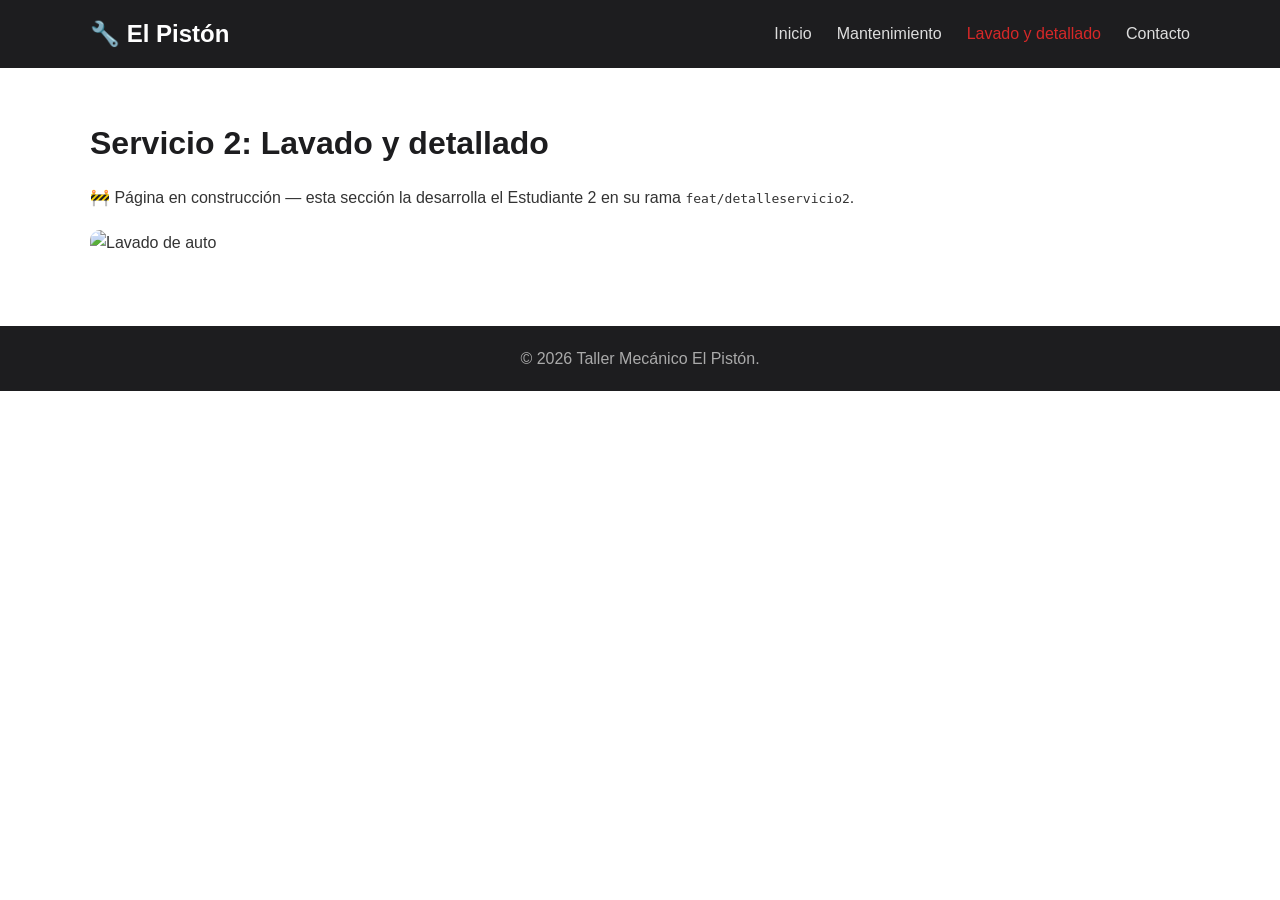
==== lavado.html @ 60ad452d "Create lavado.html" ====
<!DOCTYPE html>
<html lang="es">
<head>
  <meta charset="UTF-8">
  <meta name="viewport" content="width=device-width, initial-scale=1.0">
  <title>Lavado y detallado | El Pistón</title>
  <link rel="stylesheet" href="style.css">
</head>
<body>
  <header class="header">
    <div class="contenedor nav">
      <a href="index.html" class="logo">🔧 El Pistón</a>
      <button class="menu-toggle" id="menuToggle" aria-label="Abrir menú">☰</button>
      <nav>
        <ul class="menu" id="menu">
          <li><a href="index.html">Inicio</a></li>
          <li><a href="mantenimiento.html">Mantenimiento</a></li>
          <li><a href="lavado.html" class="activo">Lavado y detallado</a></li>
          <li><a href="index.html#contacto">Contacto</a></li>
        </ul>
      </nav>
    </div>
  </header>

  <main class="contenedor detalle">
    <h1>Servicio 2: Lavado y detallado</h1>
    <p>🚧 Página en construcción — esta sección la desarrolla el Estudiante 2 en su rama <code>feat/detalleservicio2</code>.</p>
    <img src="img/lavado.svg" alt="Lavado de auto" class="principal">
  </main>

  <footer class="footer">
    <p>&copy; <span id="anio"></span> Taller Mecánico El Pistón.</p>
  </footer>

  <script src="script.js"></script>
</body>
</html>
---- style.css ----
* { margin: 0; padding: 0; box-sizing: border-box; }

:root {
  --rojo: #d62828;
  --oscuro: #1d1d1f;
  --gris: #f2f2f2;
  --texto: #333;
}

body {
  font-family: "Segoe UI", Arial, sans-serif;
  color: var(--texto);
  line-height: 1.6;
}

.contenedor { width: 90%; max-width: 1100px; margin: 0 auto; }

/* ===== Menú ===== */
.header { background: var(--oscuro); position: sticky; top: 0; z-index: 10; }
.nav { display: flex; justify-content: space-between; align-items: center; padding: 15px 0; }
.logo { color: #fff; font-size: 1.5rem; font-weight: bold; text-decoration: none; }
.menu { list-style: none; display: flex; gap: 25px; }
.menu a { color: #ddd; text-decoration: none; transition: color .3s; }
.menu a:hover, .menu a.activo { color: var(--rojo); }
.menu-toggle { display: none; background: none; border: none; color: #fff; font-size: 1.8rem; cursor: pointer; }

/* ===== Portada ===== */
.hero {
  background: linear-gradient(rgba(0,0,0,.65), rgba(0,0,0,.65)), linear-gradient(135deg, #444, #111);
  color: #fff; text-align: center; padding: 100px 0;
}
.hero h1 { font-size: 2.5rem; margin-bottom: 15px; }
.hero p { margin-bottom: 25px; font-size: 1.15rem; }

.boton {
  display: inline-block; background: var(--rojo); color: #fff; padding: 10px 22px;
  border: none; border-radius: 6px; text-decoration: none; cursor: pointer; font-size: 1rem;
  transition: background .3s;
}
.boton:hover { background: #a61e1e; }

/* ===== Secciones ===== */
.seccion { padding: 60px 0; text-align: center; }
.seccion h2 { font-size: 2rem; margin-bottom: 30px; color: var(--oscuro); }

.tarjetas { display: grid; grid-template-columns: repeat(auto-fit, minmax(280px, 1fr)); gap: 30px; }
.tarjeta {
  background: #fff; border-radius: 10px; box-shadow: 0 4px 15px rgba(0,0,0,.1);
  overflow: hidden; padding-bottom: 25px; transition: transform .3s;
}
.tarjeta:hover { transform: translateY(-6px); }
.tarjeta img { width: 100%; height: 200px; object-fit: cover; background: var(--gris); }
.tarjeta h3 { margin: 15px 0 10px; }
.tarjeta p { padding: 0 20px 20px; }

/* ===== Páginas de servicio ===== */
.detalle { padding: 50px 0; }
.detalle h1 { color: var(--oscuro); margin-bottom: 15px; }
.detalle h2 { margin: 35px 0 15px; color: var(--oscuro); }
.detalle img.principal { width: 100%; max-height: 350px; object-fit: cover; border-radius: 10px; margin: 20px 0; }
.detalle ul { margin-left: 25px; }

table { width: 100%; border-collapse: collapse; margin-top: 10px; }
th, td { padding: 12px; border: 1px solid #ddd; text-align: left; }
th { background: var(--oscuro); color: #fff; }
tr:nth-child(even) { background: var(--gris); }

/* ===== Contacto ===== */
.contacto { background: var(--gris); border-radius: 10px; padding: 50px 20px; margin-bottom: 50px; }
.formulario { display: flex; flex-wrap: wrap; gap: 10px; justify-content: center; margin-top: 20px; }
.formulario input { padding: 10px; border: 1px solid #ccc; border-radius: 6px; min-width: 220px; }
.mensaje { margin-top: 15px; font-weight: bold; color: green; }

/* ===== Pie ===== */
.footer { background: var(--oscuro); color: #aaa; text-align: center; padding: 20px 0; }

/* ===== Responsive ===== */
@media (max-width: 768px) {
  .menu-toggle { display: block; }
  .menu { display: none; flex-direction: column; position: absolute; top: 60px; right: 0; left: 0;
          background: var(--oscuro); padding: 20px; text-align: center; }
  .menu.abierto { display: flex; }
  .hero h1 { font-size: 1.8rem; }
}
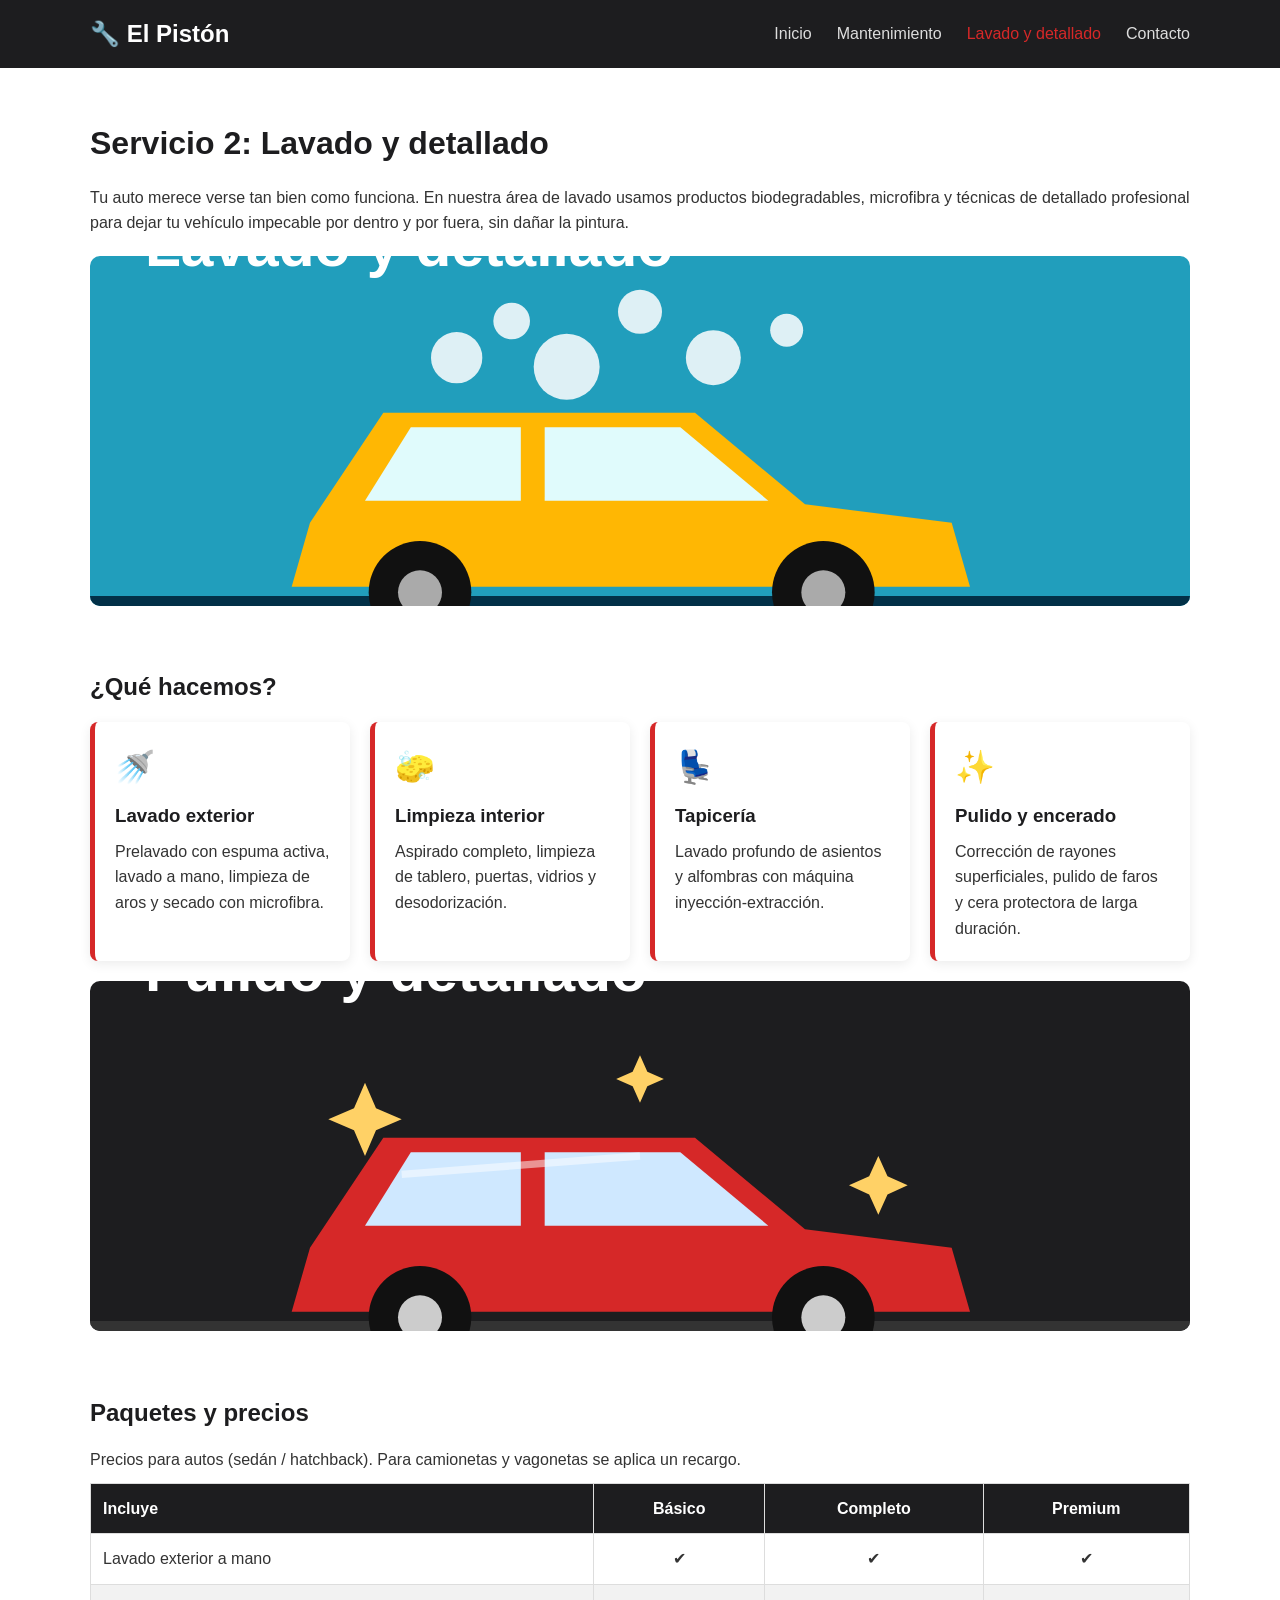
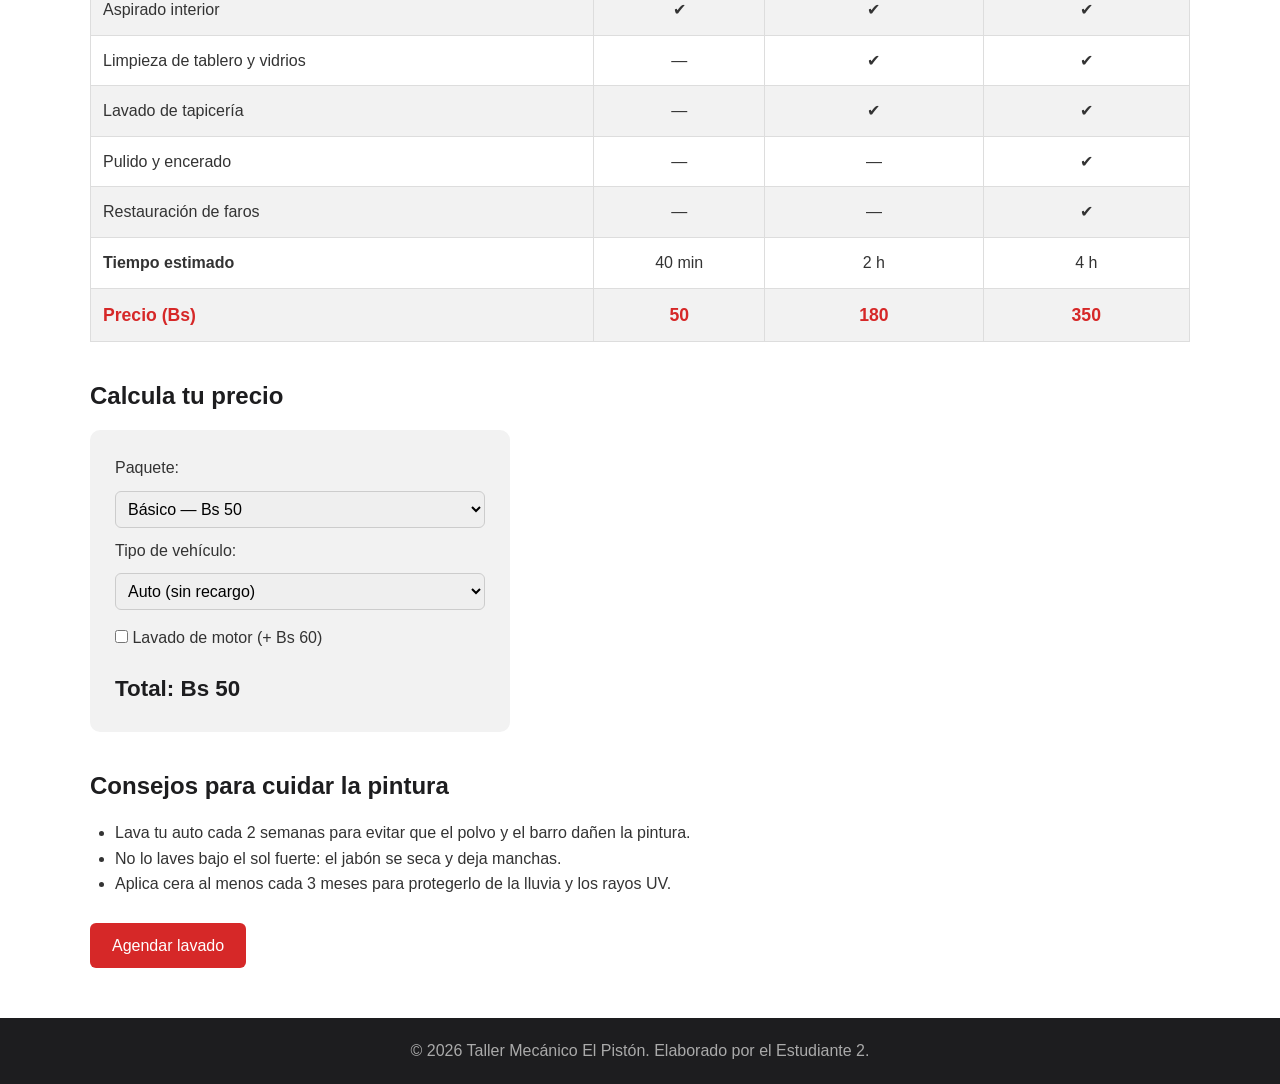
==== commit 6b8a2de4: "Servicio 2: página de lavado y detallado con paquetes, tabla de precios y calculadora" ====
--- a/lavado.html
+++ b/lavado.html
@@ -5,6 +5,7 @@
   <meta name="viewport" content="width=device-width, initial-scale=1.0">
   <title>Lavado y detallado | El Pistón</title>
   <link rel="stylesheet" href="style.css">
+  <link rel="stylesheet" href="lavado.css">
 </head>
 <body>
   <header class="header">
@@ -24,14 +25,90 @@
 
   <main class="contenedor detalle">
     <h1>Servicio 2: Lavado y detallado</h1>
-    <p>🚧 Página en construcción — esta sección la desarrolla el Estudiante 2 en su rama <code>feat/detalleservicio2</code>.</p>
-    <img src="img/lavado.svg" alt="Lavado de auto" class="principal">
+    <p>Tu auto merece verse tan bien como funciona. En nuestra área de lavado usamos productos biodegradables, microfibra y técnicas de detallado profesional para dejar tu vehículo impecable por dentro y por fuera, sin dañar la pintura.</p>
+
+    <img src="img/lavado.svg" alt="Auto recibiendo lavado con espuma" class="principal">
+
+    <h2>¿Qué hacemos?</h2>
+    <div class="servicios-lavado">
+      <article class="item-lavado">
+        <span class="icono">🚿</span>
+        <h3>Lavado exterior</h3>
+        <p>Prelavado con espuma activa, lavado a mano, limpieza de aros y secado con microfibra.</p>
+      </article>
+      <article class="item-lavado">
+        <span class="icono">🧽</span>
+        <h3>Limpieza interior</h3>
+        <p>Aspirado completo, limpieza de tablero, puertas, vidrios y desodorización.</p>
+      </article>
+      <article class="item-lavado">
+        <span class="icono">💺</span>
+        <h3>Tapicería</h3>
+        <p>Lavado profundo de asientos y alfombras con máquina inyección-extracción.</p>
+      </article>
+      <article class="item-lavado">
+        <span class="icono">✨</span>
+        <h3>Pulido y encerado</h3>
+        <p>Corrección de rayones superficiales, pulido de faros y cera protectora de larga duración.</p>
+      </article>
+    </div>
+
+    <img src="img/detallado.svg" alt="Auto pulido y brillante después del detallado" class="principal">
+
+    <h2>Paquetes y precios</h2>
+    <p>Precios para autos (sedán / hatchback). Para camionetas y vagonetas se aplica un recargo.</p>
+    <table>
+      <thead>
+        <tr><th>Incluye</th><th>Básico</th><th>Completo</th><th>Premium</th></tr>
+      </thead>
+      <tbody>
+        <tr><td>Lavado exterior a mano</td><td>✔</td><td>✔</td><td>✔</td></tr>
+        <tr><td>Aspirado interior</td><td>✔</td><td>✔</td><td>✔</td></tr>
+        <tr><td>Limpieza de tablero y vidrios</td><td>—</td><td>✔</td><td>✔</td></tr>
+        <tr><td>Lavado de tapicería</td><td>—</td><td>✔</td><td>✔</td></tr>
+        <tr><td>Pulido y encerado</td><td>—</td><td>—</td><td>✔</td></tr>
+        <tr><td>Restauración de faros</td><td>—</td><td>—</td><td>✔</td></tr>
+        <tr><td><strong>Tiempo estimado</strong></td><td>40 min</td><td>2 h</td><td>4 h</td></tr>
+        <tr class="fila-precio"><td><strong>Precio (Bs)</strong></td><td>50</td><td>180</td><td>350</td></tr>
+      </tbody>
+    </table>
+
+    <h2>Calcula tu precio</h2>
+    <div class="calculadora">
+      <label for="paquete">Paquete:</label>
+      <select id="paquete">
+        <option value="50">Básico — Bs 50</option>
+        <option value="180">Completo — Bs 180</option>
+        <option value="350">Premium — Bs 350</option>
+      </select>
+
+      <label for="vehiculo">Tipo de vehículo:</label>
+      <select id="vehiculo">
+        <option value="1">Auto (sin recargo)</option>
+        <option value="1.2">Vagoneta / SUV (+20%)</option>
+        <option value="1.4">Camioneta (+40%)</option>
+      </select>
+
+      <label class="extra"><input type="checkbox" id="motor" value="60"> Lavado de motor (+ Bs 60)</label>
+
+      <p class="resultado">Total: Bs <span id="totalLavado">50</span></p>
+    </div>
+
+    <h2>Consejos para cuidar la pintura</h2>
+    <ul>
+      <li>Lava tu auto cada 2 semanas para evitar que el polvo y el barro dañen la pintura.</li>
+      <li>No lo laves bajo el sol fuerte: el jabón se seca y deja manchas.</li>
+      <li>Aplica cera al menos cada 3 meses para protegerlo de la lluvia y los rayos UV.</li>
+    </ul>
+    <br>
+    <a href="index.html#contacto" class="boton">Agendar lavado</a>
   </main>
 
   <footer class="footer">
-    <p>&copy; <span id="anio"></span> Taller Mecánico El Pistón.</p>
+    <p>&copy; <span id="anio"></span> Taller Mecánico El Pistón. Elaborado por el Estudiante 2.</p>
   </footer>
 
   <script src="script.js"></script>
+  <script src="lavado.js"></script>
 </body>
 </html>
--- a/lavado.css
+++ b/lavado.css
@@ -0,0 +1,32 @@
+/* ===== Estilos propios de la página Lavado y detallado (Estudiante 2) ===== */
+.servicios-lavado {
+  display: grid;
+  grid-template-columns: repeat(auto-fit, minmax(220px, 1fr));
+  gap: 20px;
+}
+.item-lavado {
+  background: #fff;
+  border-left: 5px solid var(--rojo);
+  border-radius: 8px;
+  box-shadow: 0 3px 12px rgba(0,0,0,.08);
+  padding: 20px;
+  transition: transform .3s;
+}
+.item-lavado:hover { transform: translateY(-4px); }
+.item-lavado .icono { font-size: 2rem; }
+.item-lavado h3 { margin: 8px 0; color: var(--oscuro); }
+
+.fila-precio td { font-size: 1.1rem; color: var(--rojo); font-weight: bold; }
+td:not(:first-child), th:not(:first-child) { text-align: center; }
+
+.calculadora {
+  background: var(--gris);
+  border-radius: 10px;
+  padding: 25px;
+  display: grid;
+  gap: 10px;
+  max-width: 420px;
+}
+.calculadora select { padding: 8px; border: 1px solid #ccc; border-radius: 6px; font-size: 1rem; }
+.calculadora .extra { margin-top: 5px; }
+.calculadora .resultado { font-size: 1.4rem; font-weight: bold; color: var(--oscuro); margin-top: 10px; }
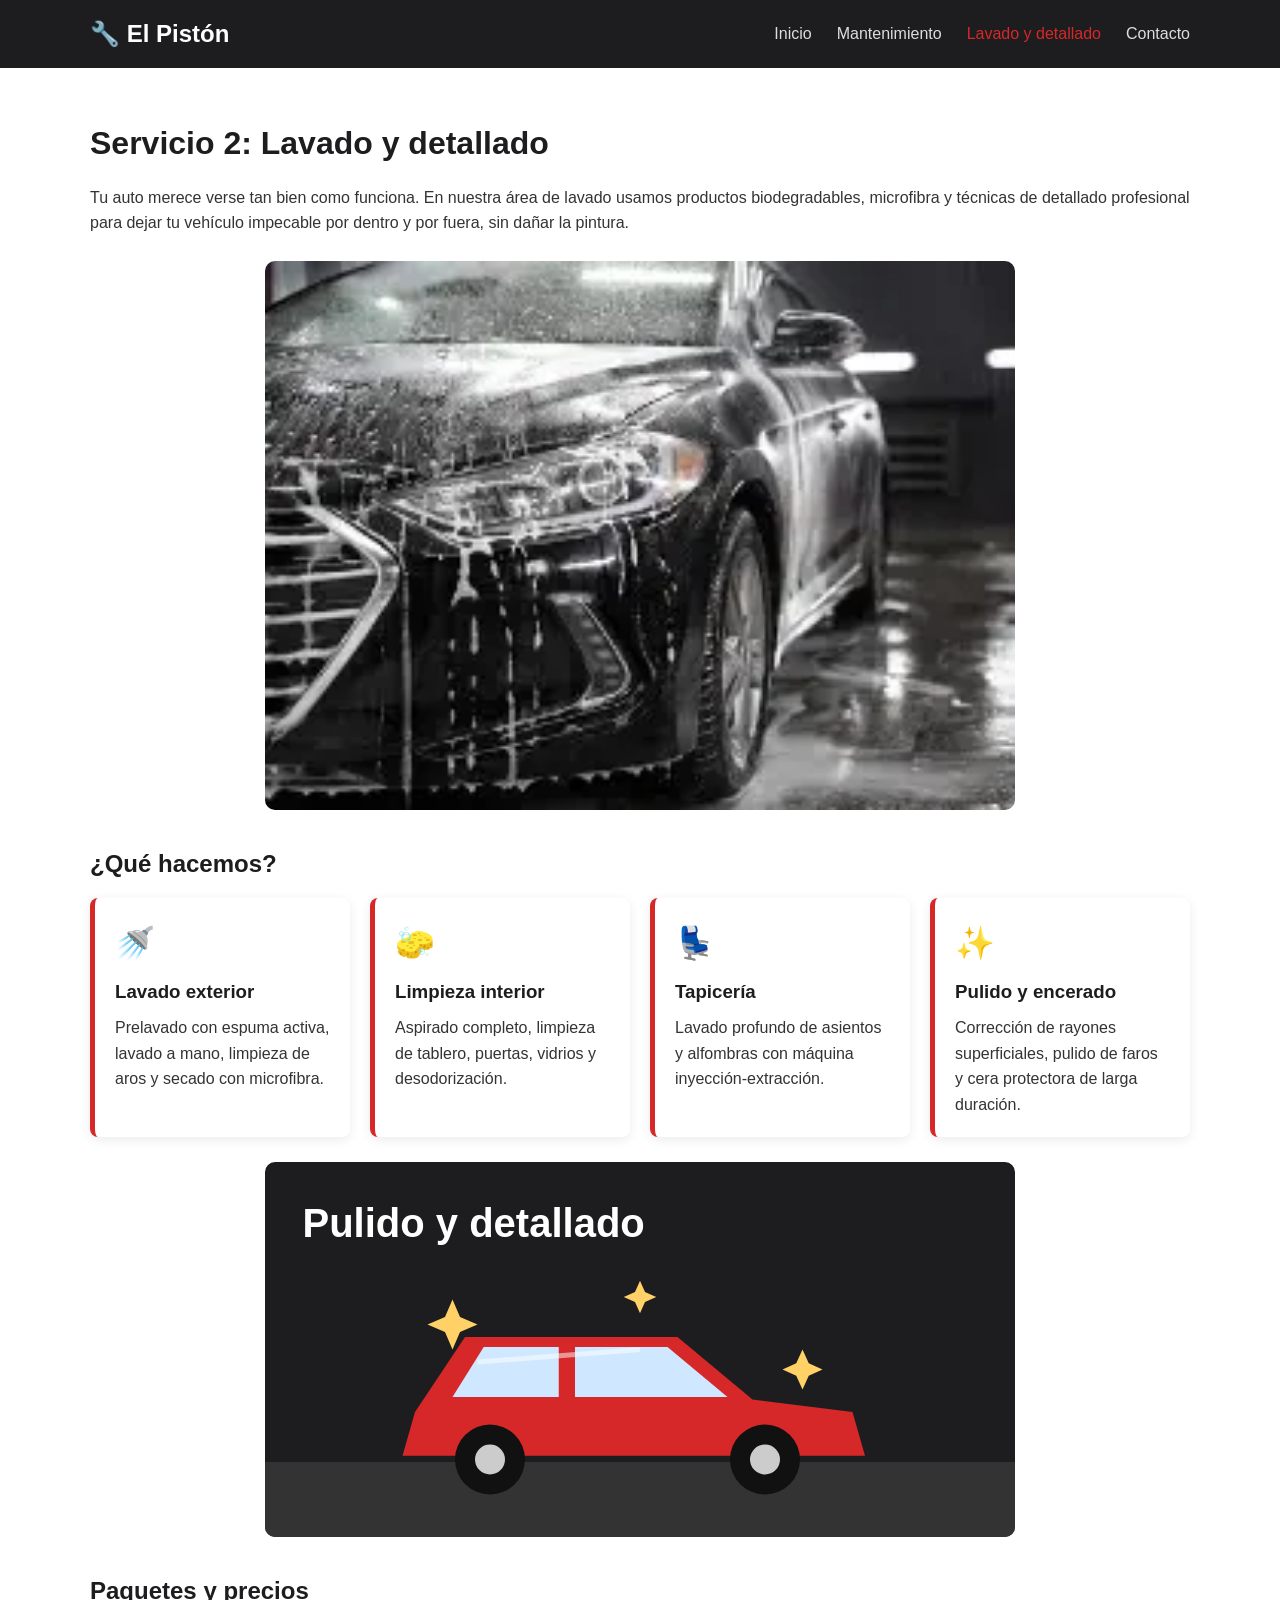
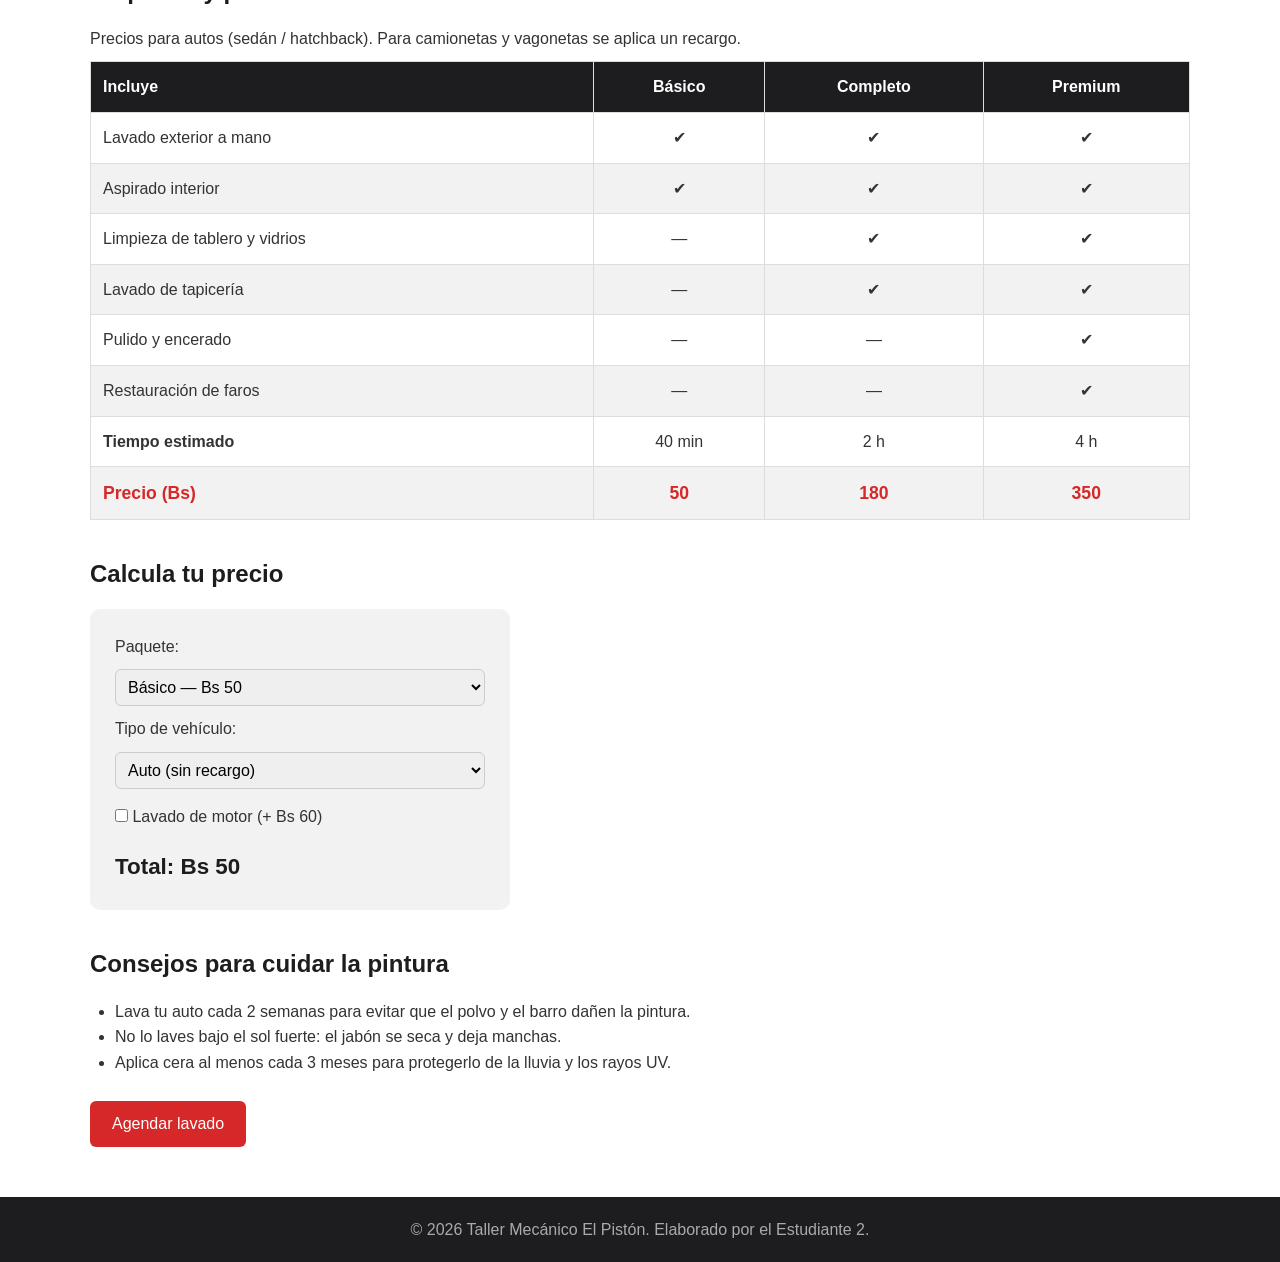
==== commit 7a4f885b: "Reemplazar imagenes de mantenimiento y lavado por fotos reales" ====
--- a/lavado.html
+++ b/lavado.html
@@ -27,7 +27,7 @@
     <h1>Servicio 2: Lavado y detallado</h1>
     <p>Tu auto merece verse tan bien como funciona. En nuestra área de lavado usamos productos biodegradables, microfibra y técnicas de detallado profesional para dejar tu vehículo impecable por dentro y por fuera, sin dañar la pintura.</p>
 
-    <img src="img/lavado.svg" alt="Auto recibiendo lavado con espuma" class="principal">
+    <img src="img/lavado.webp" alt="Auto recibiendo lavado con espuma" class="principal">
 
     <h2>¿Qué hacemos?</h2>
     <div class="servicios-lavado">
--- a/lavado.css
+++ b/lavado.css
@@ -30,3 +30,6 @@
 .calculadora select { padding: 8px; border: 1px solid #ccc; border-radius: 6px; font-size: 1rem; }
 .calculadora .extra { margin-top: 5px; }
 .calculadora .resultado { font-size: 1.4rem; font-weight: bold; color: var(--oscuro); margin-top: 10px; }
+
+/* Mostrar las imágenes completas (sin recortar el texto del SVG) */
+.detalle img.principal { max-height: none; height: auto; max-width: 750px; display: block; margin: 25px auto; }
